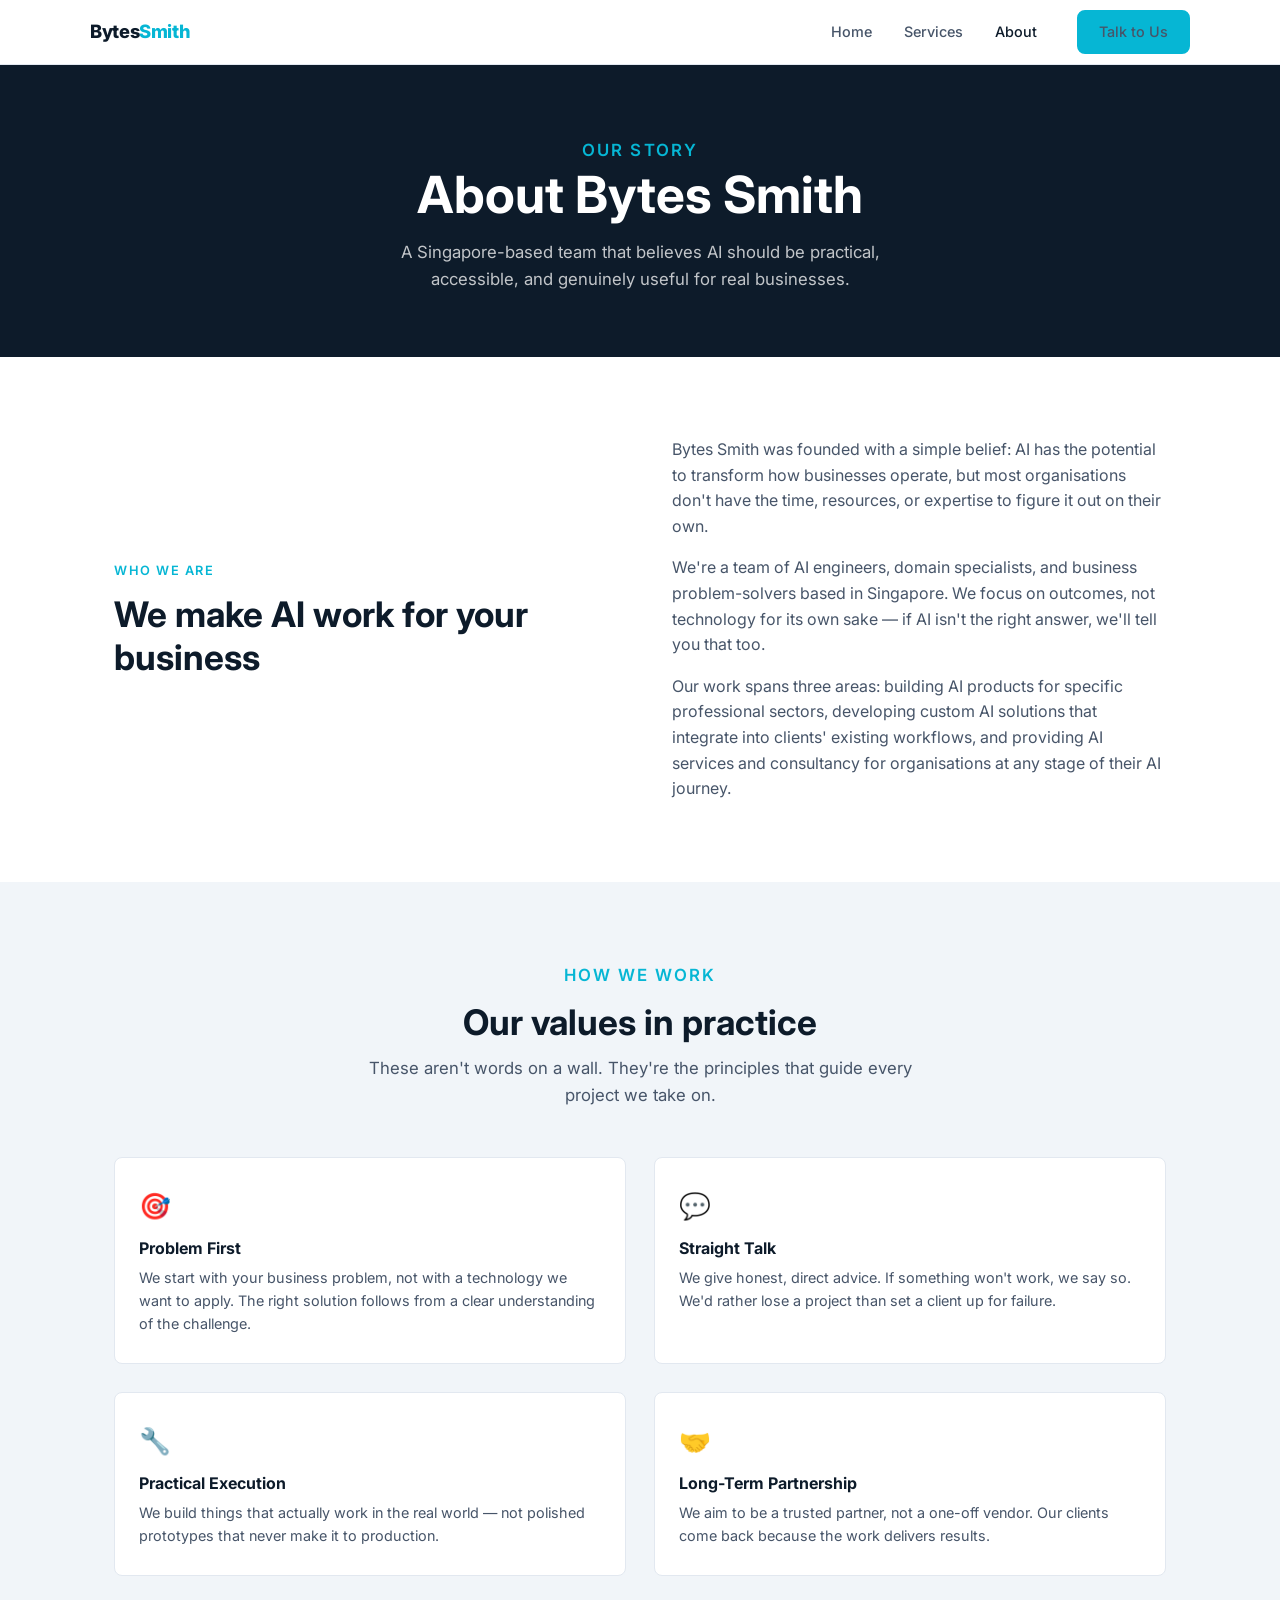
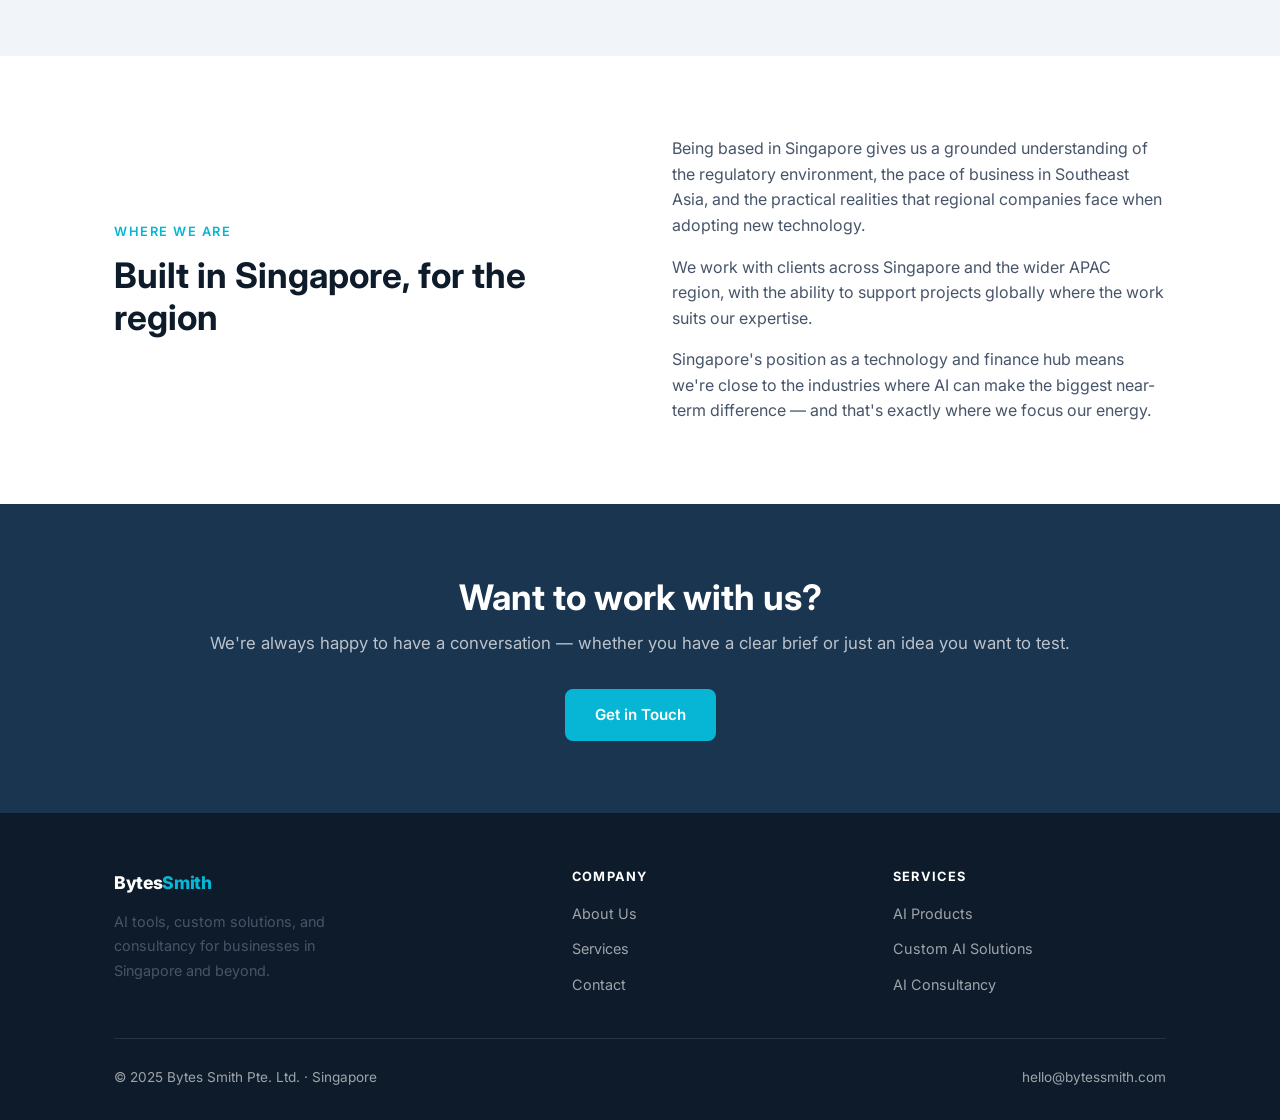
==== docs/about.html @ f25e1769 "draft" ====
<!DOCTYPE html>
<html lang="en">
<head>
  <meta charset="UTF-8" />
  <meta name="viewport" content="width=device-width, initial-scale=1.0" />
  <title>About — Bytes Smith</title>
  <meta name="description" content="About Bytes Smith — a Singapore-based AI company building tools, custom solutions, and offering AI consultancy." />
  <link rel="preconnect" href="https://fonts.googleapis.com" />
  <link rel="preconnect" href="https://fonts.gstatic.com" crossorigin />
  <link href="https://fonts.googleapis.com/css2?family=Inter:wght@400;500;600;700;800&display=swap" rel="stylesheet" />
  <link rel="stylesheet" href="css/style.css" />
</head>
<body>

  <!-- ========== NAV ========== -->
  <nav class="nav">
    <div class="nav-inner">
      <a href="index.html" class="nav-logo">Bytes<span>Smith</span></a>
      <ul class="nav-links">
        <li><a href="index.html">Home</a></li>
        <li><a href="services.html">Services</a></li>
        <li><a href="about.html">About</a></li>
        <li><a href="contact.html" class="btn btn-primary">Talk to Us</a></li>
      </ul>
      <button class="nav-toggle" aria-label="Toggle menu">
        <span></span><span></span><span></span>
      </button>
    </div>
  </nav>

  <!-- ========== PAGE HERO ========== -->
  <section class="page-hero">
    <div class="container">
      <p class="section-label" style="color: var(--teal);">Our Story</p>
      <h1>About Bytes Smith</h1>
      <p>A Singapore-based team that believes AI should be practical, accessible, and genuinely useful for real businesses.</p>
    </div>
  </section>

  <!-- ========== ABOUT INTRO ========== -->
  <section>
    <div class="container">
      <div class="about-intro">
        <div>
          <p class="section-label">Who We Are</p>
          <h2>We make AI work for your business</h2>
        </div>
        <div>
          <p style="margin-bottom: 16px;">Bytes Smith was founded with a simple belief: AI has the potential to transform how businesses operate, but most organisations don't have the time, resources, or expertise to figure it out on their own.</p>
          <p style="margin-bottom: 16px;">We're a team of AI engineers, domain specialists, and business problem-solvers based in Singapore. We focus on outcomes, not technology for its own sake — if AI isn't the right answer, we'll tell you that too.</p>
          <p>Our work spans three areas: building AI products for specific professional sectors, developing custom AI solutions that integrate into clients' existing workflows, and providing AI services and consultancy for organisations at any stage of their AI journey.</p>
        </div>
      </div>
    </div>
  </section>

  <!-- ========== VALUES ========== -->
  <section class="about-values">
    <div class="container">
      <div class="section-intro centered">
        <p class="section-label">How We Work</p>
        <h2>Our values in practice</h2>
        <p>These aren't words on a wall. They're the principles that guide every project we take on.</p>
      </div>
      <div class="values-grid">

        <div class="value-card">
          <div class="value-icon">🎯</div>
          <h3>Problem First</h3>
          <p>We start with your business problem, not with a technology we want to apply. The right solution follows from a clear understanding of the challenge.</p>
        </div>

        <div class="value-card">
          <div class="value-icon">💬</div>
          <h3>Straight Talk</h3>
          <p>We give honest, direct advice. If something won't work, we say so. We'd rather lose a project than set a client up for failure.</p>
        </div>

        <div class="value-card">
          <div class="value-icon">🔧</div>
          <h3>Practical Execution</h3>
          <p>We build things that actually work in the real world — not polished prototypes that never make it to production.</p>
        </div>

        <div class="value-card">
          <div class="value-icon">🤝</div>
          <h3>Long-Term Partnership</h3>
          <p>We aim to be a trusted partner, not a one-off vendor. Our clients come back because the work delivers results.</p>
        </div>

      </div>
    </div>
  </section>

  <!-- ========== SINGAPORE CONTEXT ========== -->
  <section>
    <div class="container">
      <div class="about-intro">
        <div>
          <p class="section-label">Where We Are</p>
          <h2>Built in Singapore, for the region</h2>
        </div>
        <div>
          <p style="margin-bottom: 16px;">Being based in Singapore gives us a grounded understanding of the regulatory environment, the pace of business in Southeast Asia, and the practical realities that regional companies face when adopting new technology.</p>
          <p style="margin-bottom: 16px;">We work with clients across Singapore and the wider APAC region, with the ability to support projects globally where the work suits our expertise.</p>
          <p>Singapore's position as a technology and finance hub means we're close to the industries where AI can make the biggest near-term difference — and that's exactly where we focus our energy.</p>
        </div>
      </div>
    </div>
  </section>

  <!-- ========== CTA STRIP ========== -->
  <section class="cta-strip">
    <div class="container">
      <h2>Want to work with us?</h2>
      <p>We're always happy to have a conversation — whether you have a clear brief or just an idea you want to test.</p>
      <a href="contact.html" class="btn btn-primary">Get in Touch</a>
    </div>
  </section>

  <!-- ========== FOOTER ========== -->
  <footer class="footer">
    <div class="container">
      <div class="footer-inner">
        <div class="footer-brand">
          <a href="index.html" class="nav-logo">Bytes<span>Smith</span></a>
          <p>AI tools, custom solutions, and consultancy for businesses in Singapore and beyond.</p>
        </div>
        <div class="footer-col">
          <h4>Company</h4>
          <ul>
            <li><a href="about.html">About Us</a></li>
            <li><a href="services.html">Services</a></li>
            <li><a href="contact.html">Contact</a></li>
          </ul>
        </div>
        <div class="footer-col">
          <h4>Services</h4>
          <ul>
            <li><a href="services.html#products">AI Products</a></li>
            <li><a href="services.html#custom">Custom AI Solutions</a></li>
            <li><a href="services.html#consultancy">AI Consultancy</a></li>
          </ul>
        </div>
      </div>
      <div class="footer-bottom">
        <span>© 2025 Bytes Smith Pte. Ltd. · Singapore</span>
        <a href="contact.html">hello@bytessmith.com</a>
      </div>
    </div>
  </footer>

  <script src="js/main.js"></script>
</body>
</html>
---- docs/css/style.css ----
/* =============================================
   Bytes Smith — Main Stylesheet
   ============================================= */

/* --- Variables --- */
:root {
  --navy:       #0D1B2A;
  --navy-mid:   #1A3550;
  --teal:       #06B6D4;
  --teal-dark:  #0891B2;
  --white:      #FFFFFF;
  --grey-light: #F1F5F9;
  --grey-mid:   #94A3B8;
  --text:       #1E293B;
  --text-light: #475569;
  --border:     #E2E8F0;
  --radius:     8px;
  --shadow:     0 2px 16px rgba(0,0,0,0.08);
  --transition: 0.2s ease;
}

/* --- Reset --- */
*, *::before, *::after { box-sizing: border-box; margin: 0; padding: 0; }

html { scroll-behavior: smooth; }

body {
  font-family: 'Inter', sans-serif;
  font-size: 16px;
  line-height: 1.6;
  color: var(--text);
  background: var(--white);
}

img { max-width: 100%; display: block; }
a  { color: inherit; text-decoration: none; }
ul { list-style: none; }

/* --- Typography --- */
h1, h2, h3, h4 { line-height: 1.2; font-weight: 700; color: var(--navy); }
h1 { font-size: clamp(2rem, 5vw, 3.2rem); }
h2 { font-size: clamp(1.6rem, 3.5vw, 2.2rem); }
h3 { font-size: 1.2rem; }
p  { color: var(--text-light); }

/* --- Layout --- */
.container {
  max-width: 1100px;
  margin: 0 auto;
  padding: 0 24px;
}

section { padding: 80px 0; }

.section-label {
  font-size: 0.8rem;
  font-weight: 600;
  letter-spacing: 0.12em;
  text-transform: uppercase;
  color: var(--teal);
  margin-bottom: 12px;
}

.section-intro {
  max-width: 560px;
  margin-bottom: 48px;
}

.section-intro h2 { margin-bottom: 12px; }
.section-intro p  { font-size: 1.05rem; }

.section-intro.centered {
  text-align: center;
  margin-left: auto;
  margin-right: auto;
}

/* --- Buttons --- */
.btn {
  display: inline-block;
  padding: 12px 28px;
  border-radius: var(--radius);
  font-size: 0.95rem;
  font-weight: 600;
  cursor: pointer;
  transition: background var(--transition), color var(--transition), border-color var(--transition);
  border: 2px solid transparent;
}

.btn-primary {
  background: var(--teal);
  color: var(--white);
  border-color: var(--teal);
}
.btn-primary:hover {
  background: var(--teal-dark);
  border-color: var(--teal-dark);
}

.btn-outline {
  background: transparent;
  color: var(--white);
  border-color: rgba(255,255,255,0.6);
}
.btn-outline:hover {
  background: rgba(255,255,255,0.1);
  border-color: var(--white);
}

.btn-outline-dark {
  background: transparent;
  color: var(--navy);
  border-color: var(--navy);
}
.btn-outline-dark:hover {
  background: var(--navy);
  color: var(--white);
}

/* =============================================
   NAVIGATION
   ============================================= */
.nav {
  position: sticky;
  top: 0;
  z-index: 100;
  background: var(--white);
  border-bottom: 1px solid var(--border);
  padding: 0 24px;
}

.nav-inner {
  max-width: 1100px;
  margin: 0 auto;
  height: 64px;
  display: flex;
  align-items: center;
  justify-content: space-between;
}

.nav-logo {
  font-size: 1.15rem;
  font-weight: 800;
  color: var(--navy);
  letter-spacing: -0.02em;
}
.nav-logo span { color: var(--teal); }

.nav-links {
  display: flex;
  align-items: center;
  gap: 32px;
}

.nav-links a {
  font-size: 0.9rem;
  font-weight: 500;
  color: var(--text-light);
  transition: color var(--transition);
}
.nav-links a:hover,
.nav-links a.active { color: var(--navy); }

.nav-links .btn { margin-left: 8px; padding: 8px 20px; }

/* Hamburger */
.nav-toggle {
  display: none;
  flex-direction: column;
  justify-content: space-between;
  width: 24px;
  height: 18px;
  cursor: pointer;
  background: none;
  border: none;
  padding: 0;
}
.nav-toggle span {
  display: block;
  height: 2px;
  background: var(--navy);
  border-radius: 2px;
  transition: transform var(--transition), opacity var(--transition);
}

/* Mobile nav open state */
.nav-toggle.open span:nth-child(1) { transform: translateY(8px) rotate(45deg); }
.nav-toggle.open span:nth-child(2) { opacity: 0; }
.nav-toggle.open span:nth-child(3) { transform: translateY(-8px) rotate(-45deg); }

/* =============================================
   HERO
   ============================================= */
.hero {
  background: var(--navy);
  color: var(--white);
  padding: 100px 0 90px;
  text-align: center;
}

.hero h1 {
  color: var(--white);
  max-width: 720px;
  margin: 0 auto 20px;
}

.hero h1 span { color: var(--teal); }

.hero p {
  font-size: 1.1rem;
  color: rgba(255,255,255,0.75);
  max-width: 520px;
  margin: 0 auto 36px;
}

.hero-actions {
  display: flex;
  gap: 16px;
  justify-content: center;
  flex-wrap: wrap;
}

/* =============================================
   SERVICES CARDS
   ============================================= */
.services-grid {
  display: grid;
  grid-template-columns: repeat(3, 1fr);
  gap: 28px;
}

.service-card {
  background: var(--white);
  border: 1px solid var(--border);
  border-radius: var(--radius);
  padding: 36px 28px;
  transition: box-shadow var(--transition), transform var(--transition);
}

.service-card:hover {
  box-shadow: var(--shadow);
  transform: translateY(-4px);
}

.service-icon {
  width: 48px;
  height: 48px;
  background: rgba(6, 182, 212, 0.1);
  border-radius: var(--radius);
  display: flex;
  align-items: center;
  justify-content: center;
  margin-bottom: 20px;
  font-size: 1.4rem;
}

.service-card h3 {
  margin-bottom: 10px;
  font-size: 1.1rem;
}

.service-card p {
  font-size: 0.95rem;
  line-height: 1.65;
}

.service-card .card-link {
  display: inline-block;
  margin-top: 20px;
  font-size: 0.9rem;
  font-weight: 600;
  color: var(--teal-dark);
}
.service-card .card-link:hover { text-decoration: underline; }

/* =============================================
   WHY US — TRUST STRIP
   ============================================= */
.why-us { background: var(--grey-light); }

.why-grid {
  display: grid;
  grid-template-columns: repeat(3, 1fr);
  gap: 40px;
}

.why-item { text-align: center; }

.why-icon {
  font-size: 2rem;
  margin-bottom: 16px;
}

.why-item h3 { margin-bottom: 8px; }
.why-item p  { font-size: 0.95rem; }

/* =============================================
   CTA STRIP
   ============================================= */
.cta-strip {
  background: var(--navy-mid);
  color: var(--white);
  text-align: center;
  padding: 72px 0;
}

.cta-strip h2 { color: var(--white); margin-bottom: 12px; }
.cta-strip p  { color: rgba(255,255,255,0.7); margin-bottom: 32px; font-size: 1.05rem; }

/* =============================================
   SERVICES PAGE — DETAIL
   ============================================= */
.page-hero {
  background: var(--navy);
  color: var(--white);
  padding: 72px 0 64px;
  text-align: center;
}

.page-hero h1 { color: var(--white); margin-bottom: 14px; }
.page-hero p  { color: rgba(255,255,255,0.75); font-size: 1.05rem; max-width: 520px; margin: 0 auto; }

.service-detail {
  display: grid;
  grid-template-columns: 1fr 2fr;
  gap: 48px;
  padding: 56px 0;
  border-bottom: 1px solid var(--border);
  align-items: start;
}

.service-detail:last-child { border-bottom: none; }

.service-detail-icon {
  width: 64px;
  height: 64px;
  background: rgba(6, 182, 212, 0.1);
  border-radius: var(--radius);
  display: flex;
  align-items: center;
  justify-content: center;
  font-size: 1.8rem;
}

.service-detail-left { display: flex; flex-direction: column; align-items: flex-start; gap: 16px; }
.service-detail-left h2 { font-size: 1.5rem; }

.service-includes {
  margin-top: 20px;
  display: flex;
  flex-direction: column;
  gap: 10px;
}

.service-includes li {
  display: flex;
  align-items: flex-start;
  gap: 10px;
  font-size: 0.95rem;
  color: var(--text-light);
}

.service-includes li::before {
  content: "✓";
  color: var(--teal);
  font-weight: 700;
  flex-shrink: 0;
  margin-top: 1px;
}

/* =============================================
   ABOUT PAGE
   ============================================= */
.about-intro {
  display: grid;
  grid-template-columns: 1fr 1fr;
  gap: 64px;
  align-items: center;
}

.about-values {
  background: var(--grey-light);
}

.values-grid {
  display: grid;
  grid-template-columns: repeat(2, 1fr);
  gap: 28px;
}

.value-card {
  background: var(--white);
  border-radius: var(--radius);
  padding: 28px 24px;
  border: 1px solid var(--border);
}

.value-card .value-icon { font-size: 1.6rem; margin-bottom: 12px; }
.value-card h3 { margin-bottom: 8px; font-size: 1rem; }
.value-card p  { font-size: 0.9rem; }

/* =============================================
   CONTACT PAGE
   ============================================= */
.contact-layout {
  display: grid;
  grid-template-columns: 1fr 2fr;
  gap: 64px;
  padding: 80px 0;
}

.contact-info h2 { margin-bottom: 16px; }
.contact-info p  { margin-bottom: 28px; }

.contact-detail {
  display: flex;
  flex-direction: column;
  gap: 20px;
}

.contact-detail-item { display: flex; flex-direction: column; gap: 4px; }
.contact-detail-item span:first-child { font-size: 0.8rem; font-weight: 600; text-transform: uppercase; letter-spacing: 0.08em; color: var(--teal-dark); }
.contact-detail-item span:last-child  { font-size: 0.95rem; color: var(--text); }

/* Form */
.contact-form { display: flex; flex-direction: column; gap: 20px; }

.form-row {
  display: grid;
  grid-template-columns: 1fr 1fr;
  gap: 20px;
}

.form-group { display: flex; flex-direction: column; gap: 6px; }

.form-group label {
  font-size: 0.85rem;
  font-weight: 600;
  color: var(--text);
}

.form-group input,
.form-group select,
.form-group textarea {
  font-family: 'Inter', sans-serif;
  font-size: 0.95rem;
  padding: 10px 14px;
  border: 1px solid var(--border);
  border-radius: var(--radius);
  color: var(--text);
  background: var(--white);
  transition: border-color var(--transition);
  outline: none;
  width: 100%;
}

.form-group input:focus,
.form-group select:focus,
.form-group textarea:focus {
  border-color: var(--teal);
}

.form-group textarea { resize: vertical; min-height: 130px; }

/* =============================================
   FOOTER
   ============================================= */
.footer {
  background: var(--navy);
  color: rgba(255,255,255,0.6);
  padding: 56px 0 32px;
}

.footer-inner {
  display: grid;
  grid-template-columns: 1.5fr 1fr 1fr;
  gap: 48px;
  padding-bottom: 40px;
  border-bottom: 1px solid rgba(255,255,255,0.1);
}

.footer-brand .nav-logo { font-size: 1.1rem; color: var(--white); }
.footer-brand p { font-size: 0.9rem; margin-top: 12px; max-width: 260px; line-height: 1.7; }

.footer-col h4 {
  font-size: 0.8rem;
  font-weight: 700;
  text-transform: uppercase;
  letter-spacing: 0.1em;
  color: var(--white);
  margin-bottom: 16px;
}

.footer-col ul { display: flex; flex-direction: column; gap: 10px; }
.footer-col ul li a { font-size: 0.9rem; transition: color var(--transition); }
.footer-col ul li a:hover { color: var(--teal); }

.footer-bottom {
  padding-top: 28px;
  display: flex;
  align-items: center;
  justify-content: space-between;
  font-size: 0.85rem;
}

.footer-bottom a { color: rgba(255,255,255,0.6); }
.footer-bottom a:hover { color: var(--teal); }

/* =============================================
   RESPONSIVE
   ============================================= */
@media (max-width: 900px) {
  .services-grid,
  .why-grid        { grid-template-columns: 1fr 1fr; }
  .service-detail  { grid-template-columns: 1fr; gap: 24px; }
  .about-intro     { grid-template-columns: 1fr; }
  .contact-layout  { grid-template-columns: 1fr; padding: 48px 0; }
  .footer-inner    { grid-template-columns: 1fr 1fr; }
}

@media (max-width: 640px) {
  section { padding: 56px 0; }
  .hero   { padding: 72px 0 64px; }

  .nav-links  { display: none; flex-direction: column; position: absolute; top: 64px; left: 0; right: 0; background: var(--white); border-bottom: 1px solid var(--border); padding: 20px 24px; gap: 16px; }
  .nav-links.open { display: flex; }
  .nav-toggle { display: flex; }
  .nav        { position: sticky; }

  .services-grid,
  .why-grid,
  .values-grid  { grid-template-columns: 1fr; }
  .form-row     { grid-template-columns: 1fr; }
  .footer-inner { grid-template-columns: 1fr; }
  .footer-bottom { flex-direction: column; gap: 8px; text-align: center; }
}
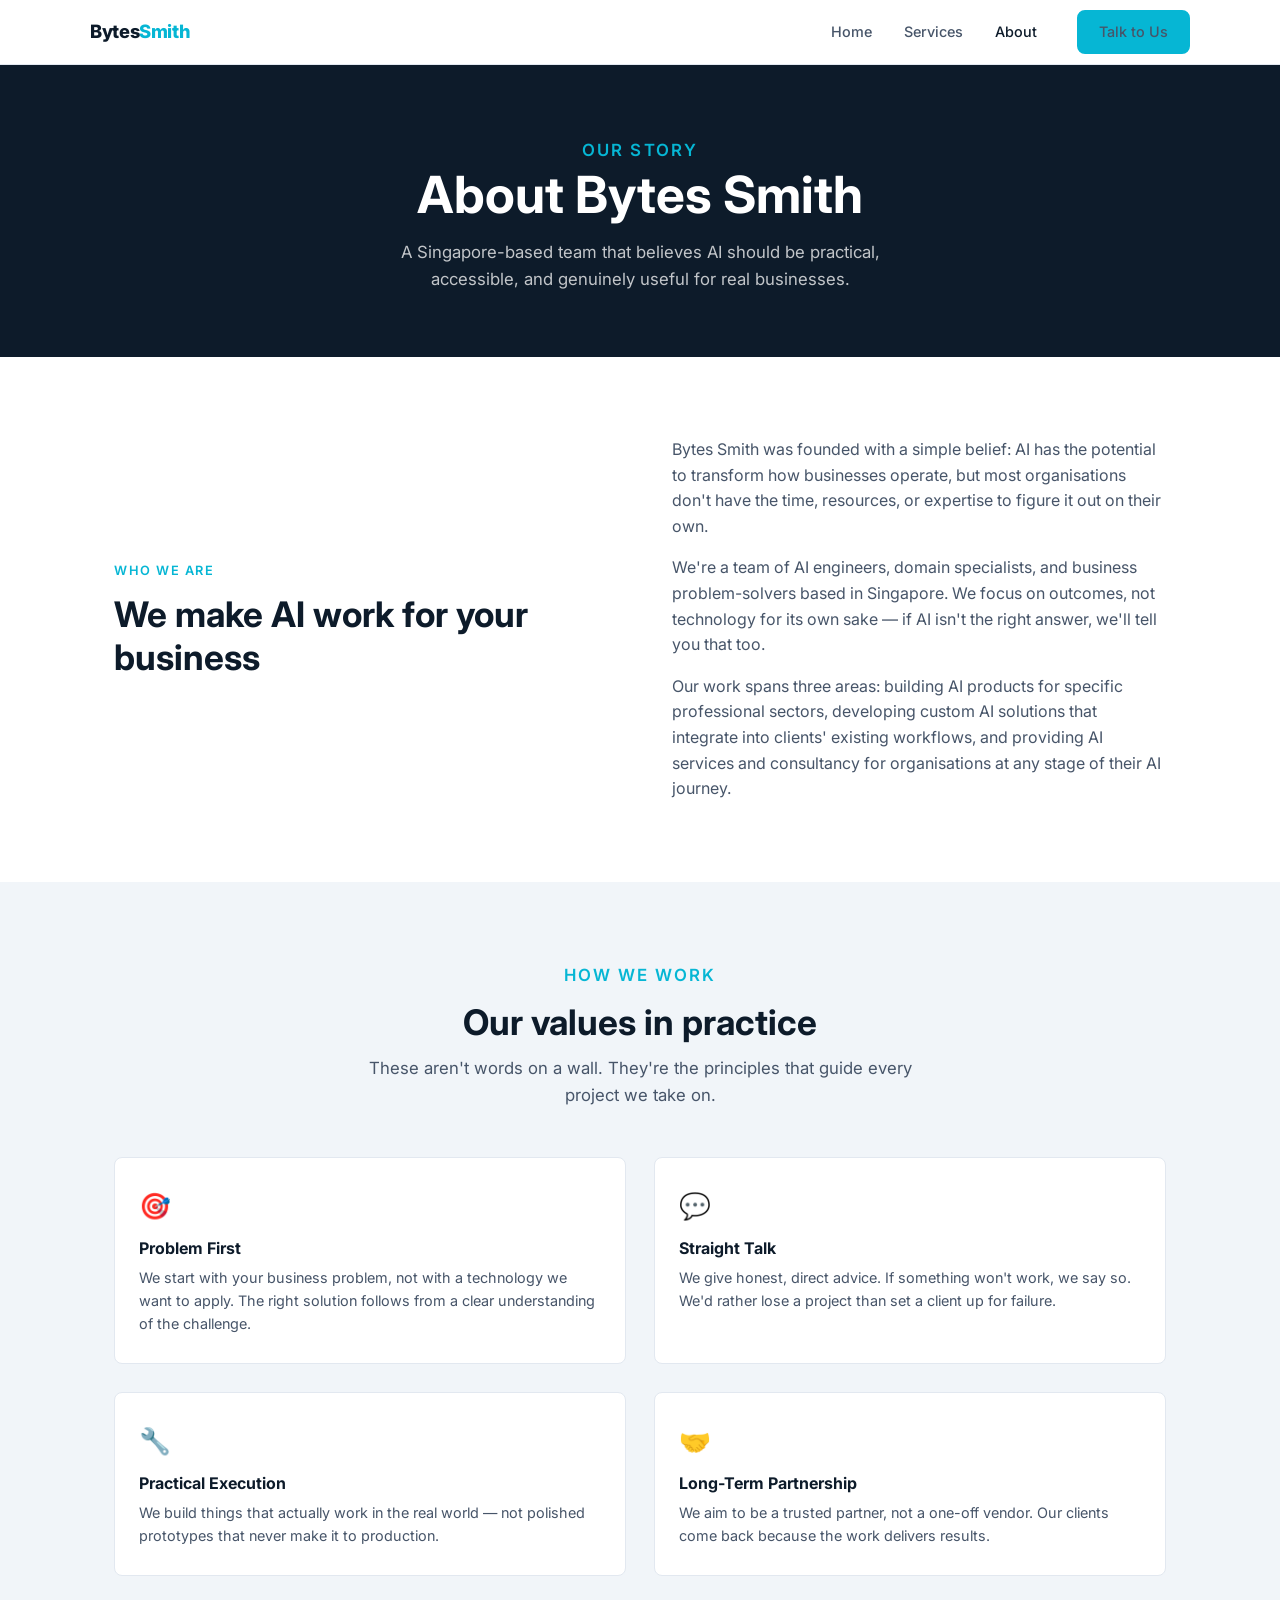
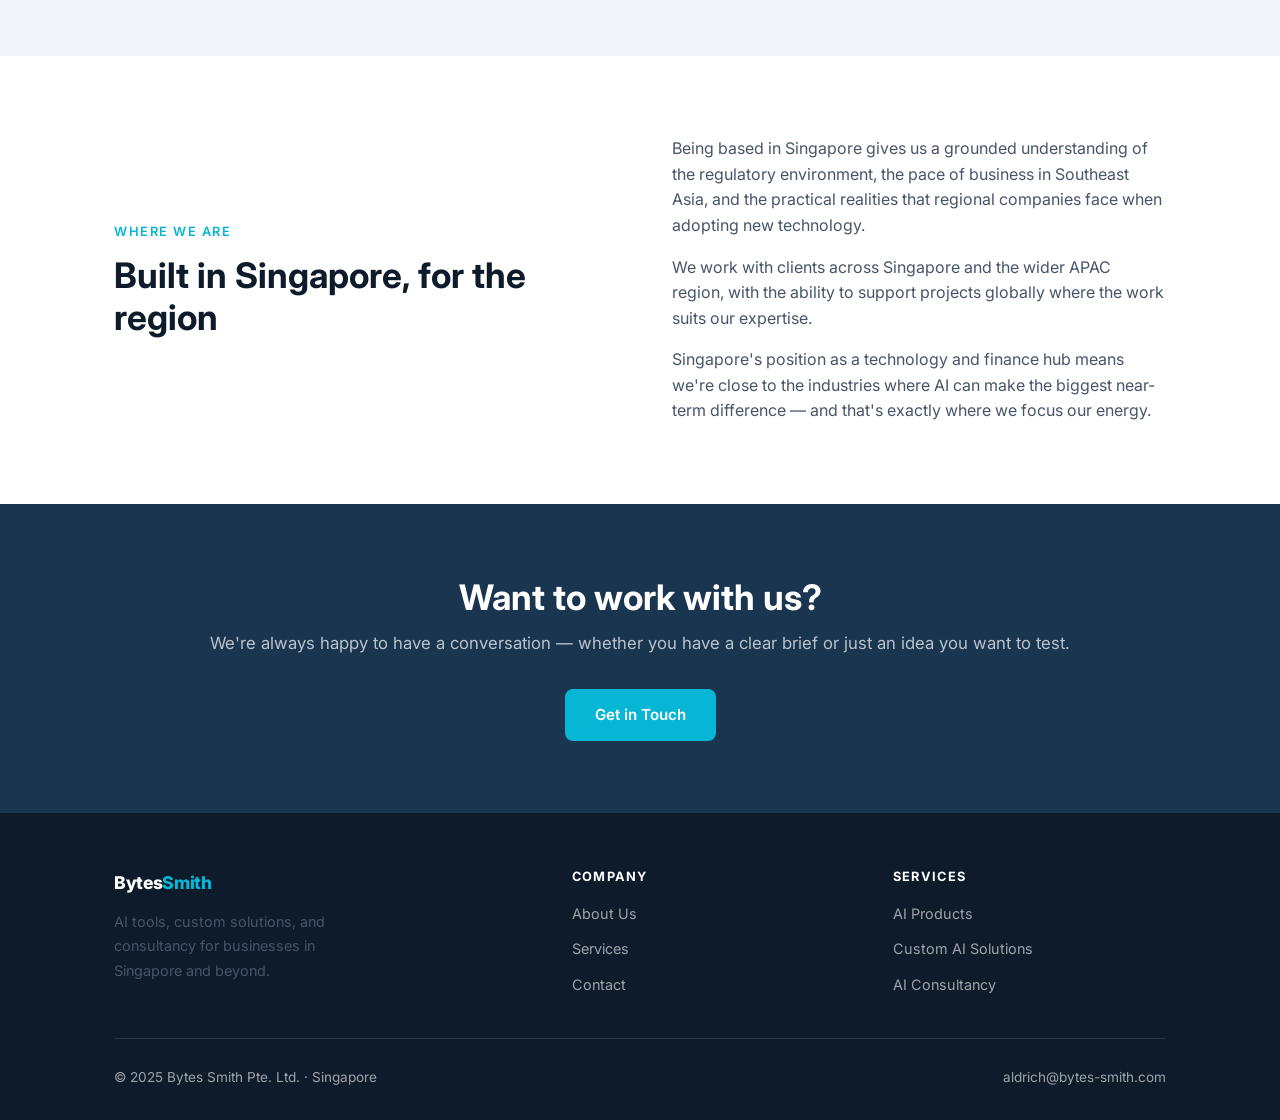
==== commit 451e0e86: "update email" ====
--- a/docs/about.html
+++ b/docs/about.html
@@ -145,7 +145,7 @@
       </div>
       <div class="footer-bottom">
         <span>© 2025 Bytes Smith Pte. Ltd. · Singapore</span>
-        <a href="contact.html">hello@bytessmith.com</a>
+        <a href="contact.html">aldrich@bytes-smith.com</a>
       </div>
     </div>
   </footer>
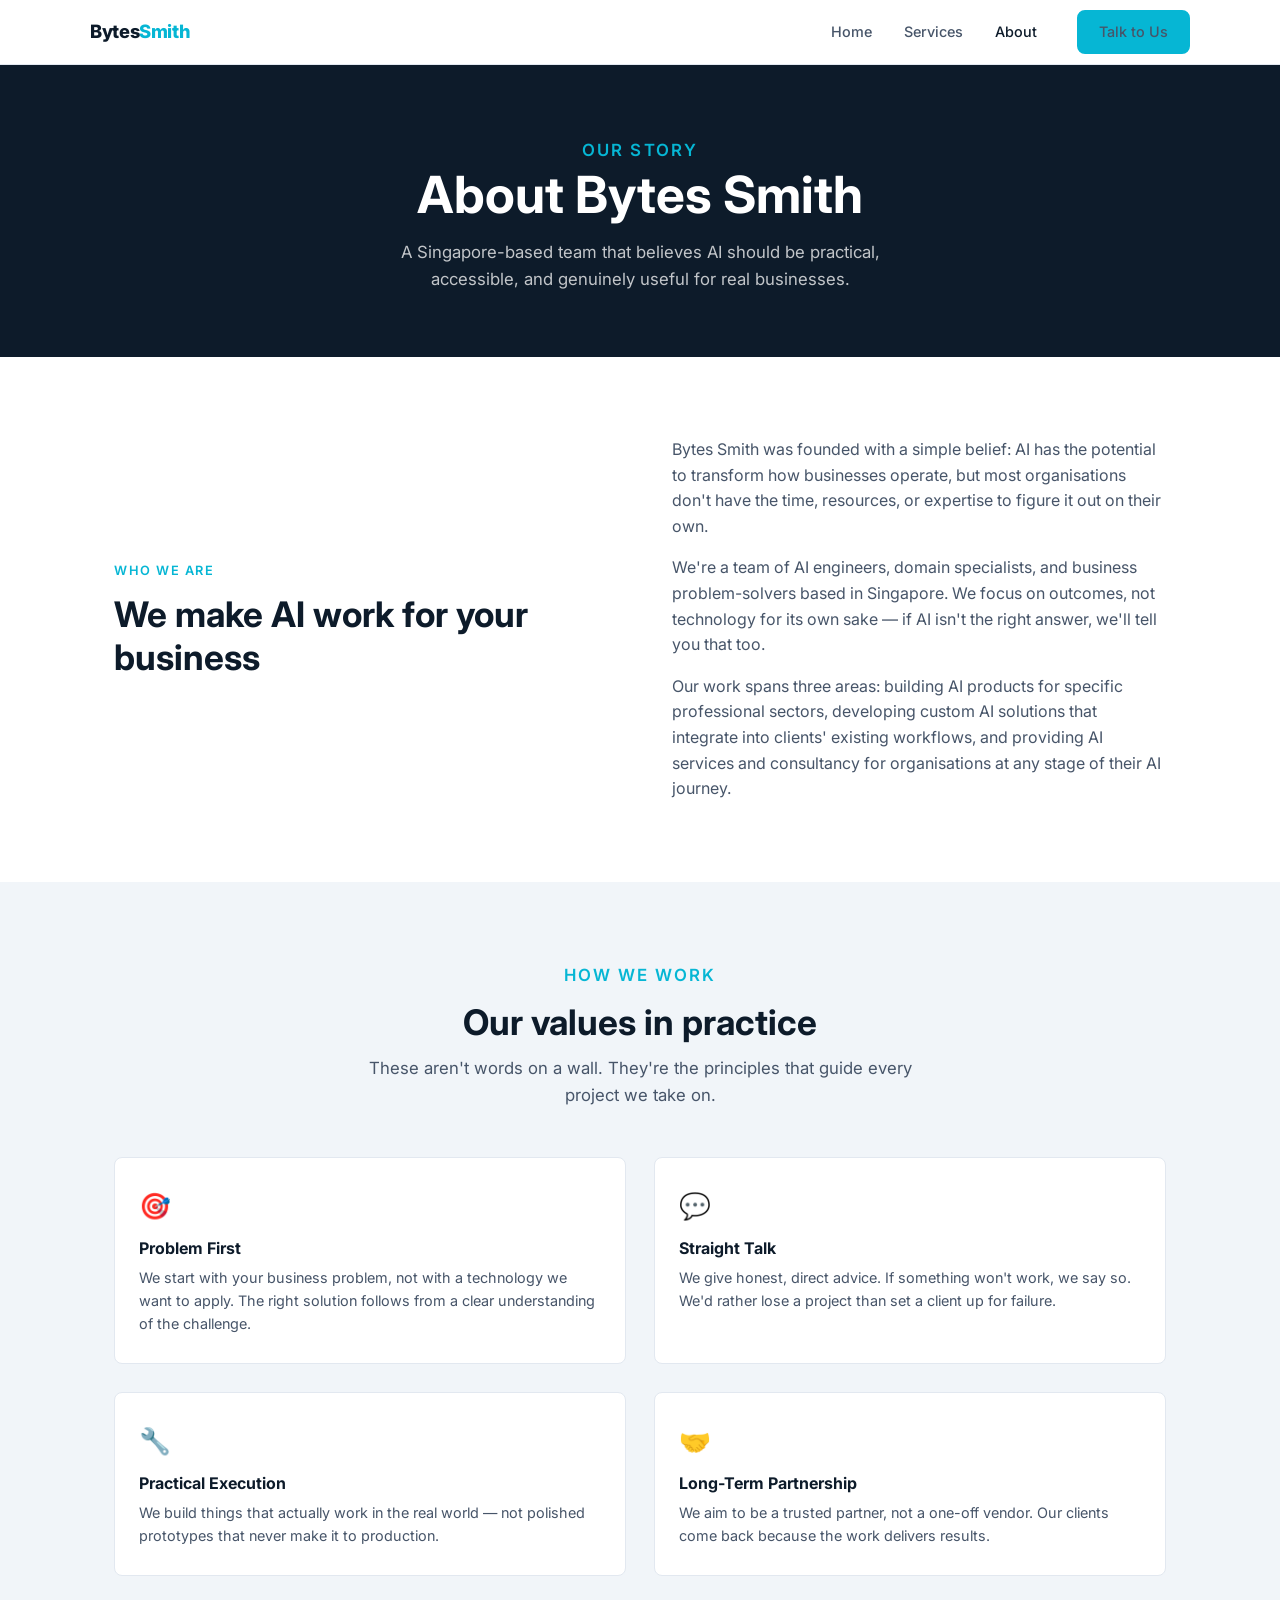
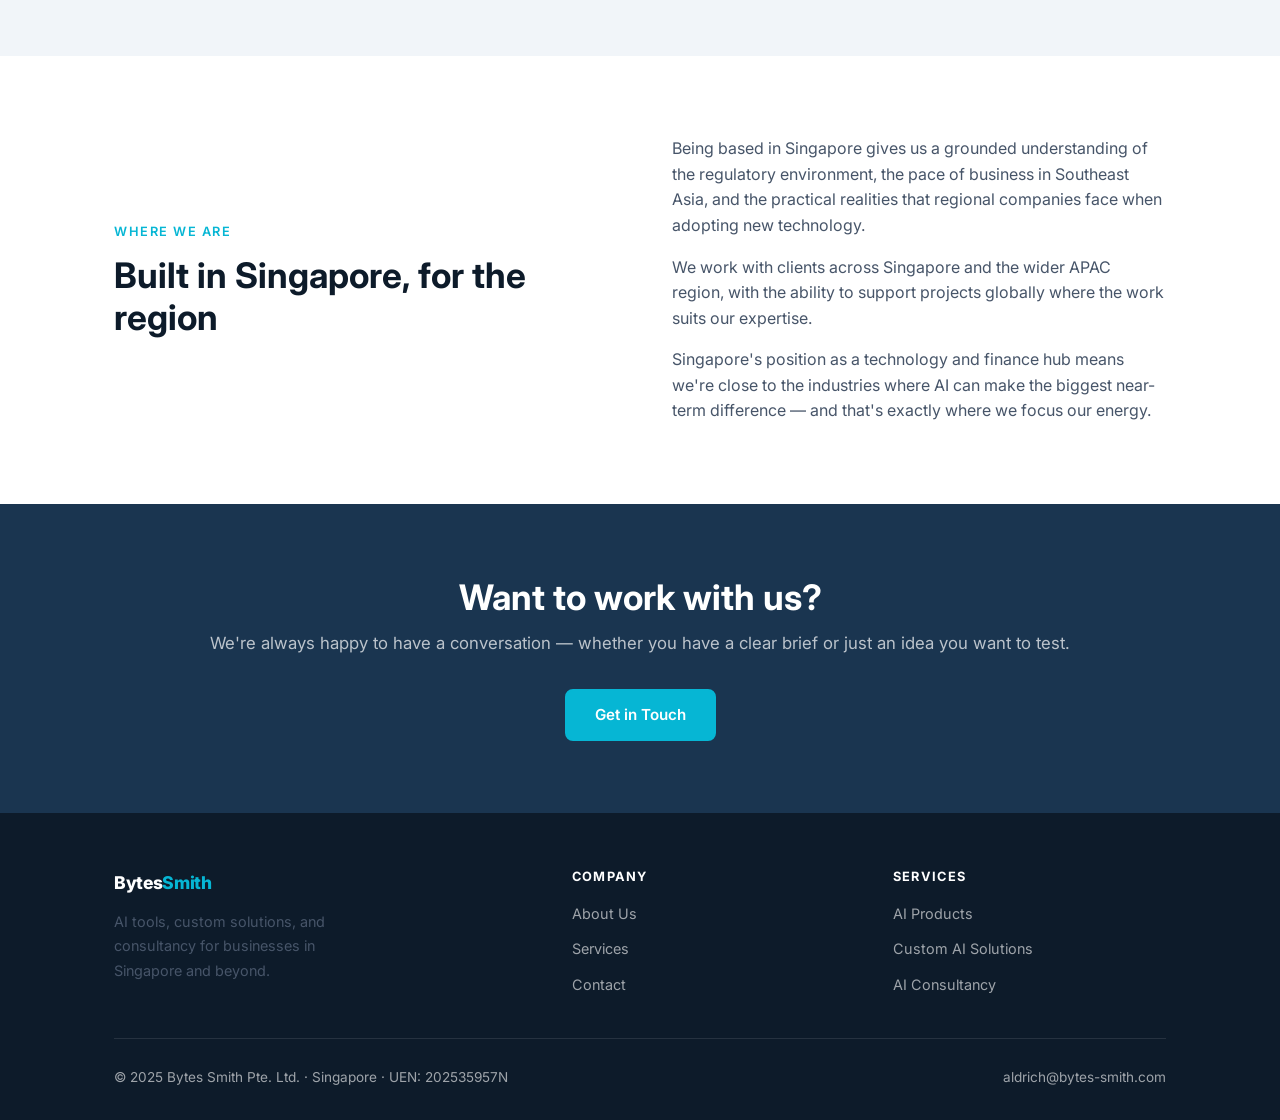
==== commit 67892a6f: "update contact and uen" ====
--- a/docs/about.html
+++ b/docs/about.html
@@ -144,7 +144,7 @@
         </div>
       </div>
       <div class="footer-bottom">
-        <span>© 2025 Bytes Smith Pte. Ltd. · Singapore</span>
+        <span>© 2025 Bytes Smith Pte. Ltd. · Singapore · UEN: 202535957N</span>
         <a href="contact.html">aldrich@bytes-smith.com</a>
       </div>
     </div>
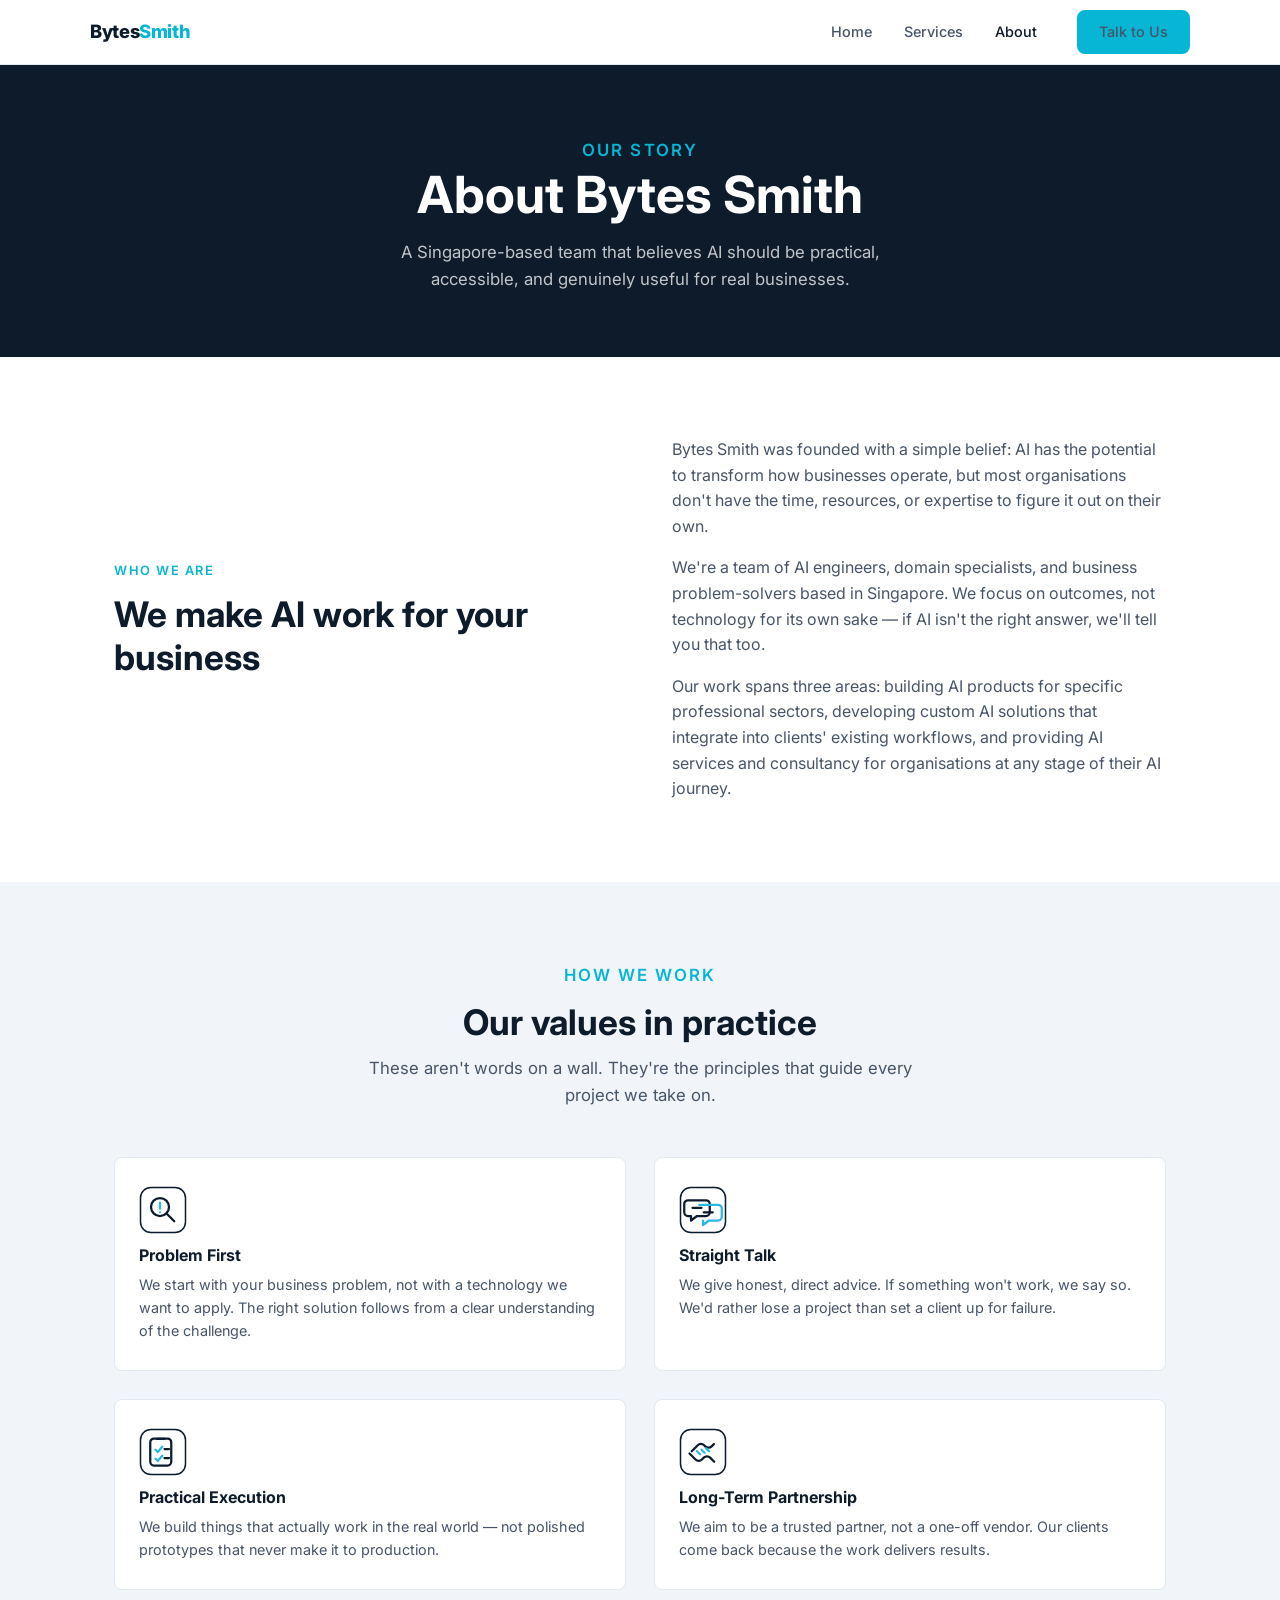
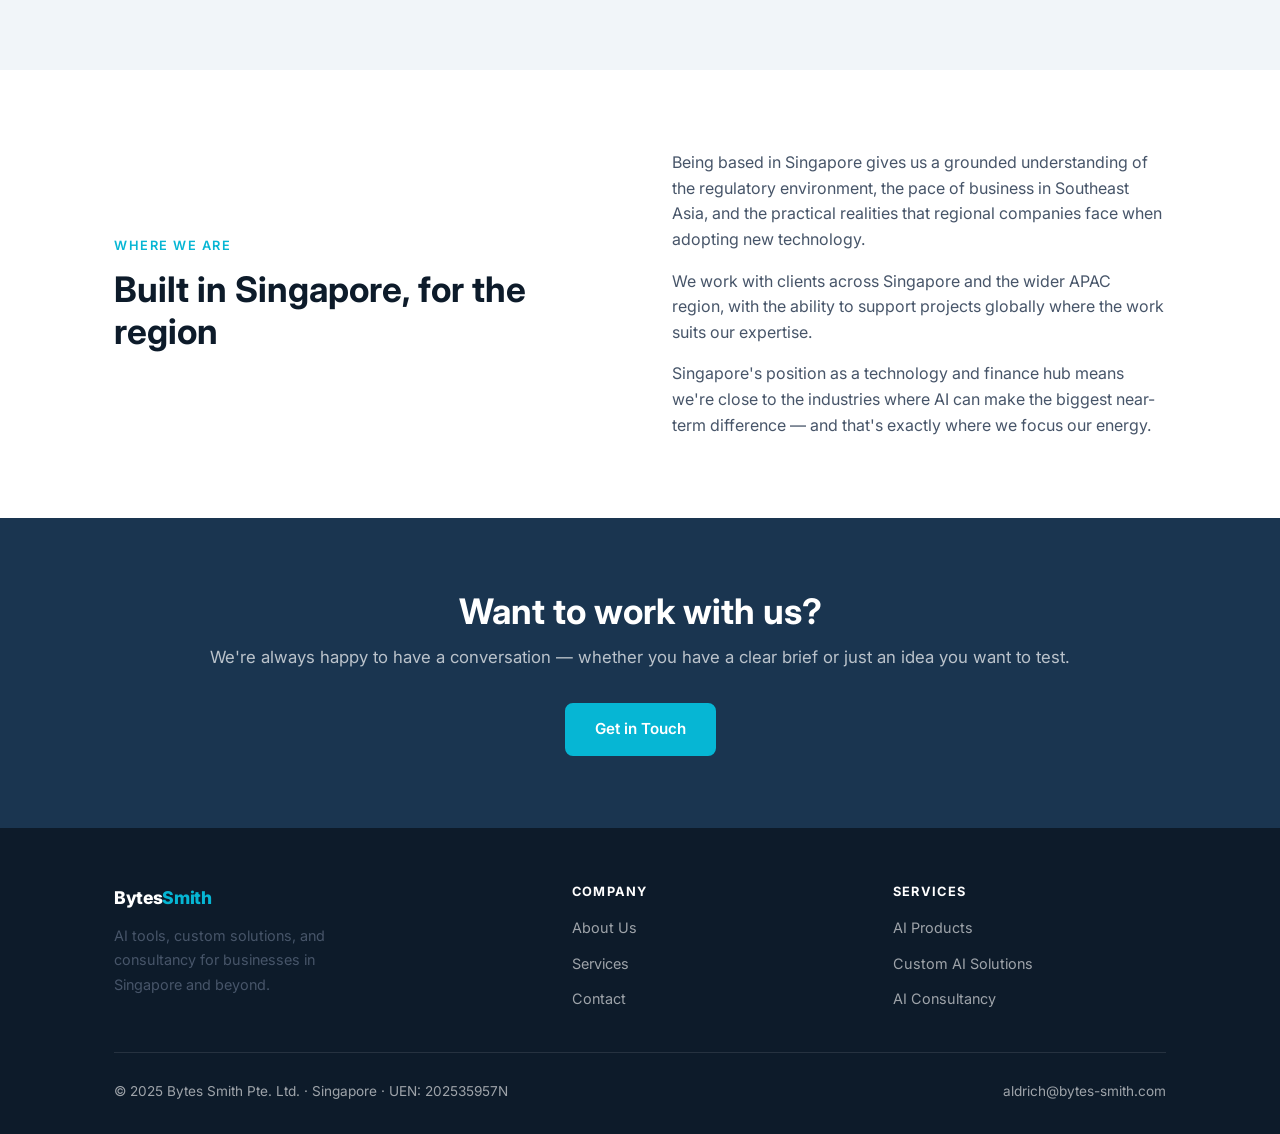
==== commit 20d6ed17: "update icons" ====
--- a/docs/about.html
+++ b/docs/about.html
@@ -65,25 +65,33 @@
       <div class="values-grid">
 
         <div class="value-card">
-          <div class="value-icon">🎯</div>
+          <div class="value-icon">
+            <img src="images/icons/problem_first.svg" alt="Problem First" width="48" height="48">
+          </div>
           <h3>Problem First</h3>
           <p>We start with your business problem, not with a technology we want to apply. The right solution follows from a clear understanding of the challenge.</p>
         </div>
 
         <div class="value-card">
-          <div class="value-icon">💬</div>
+          <div class="value-icon">
+            <img src="images/icons/straight_talk.svg" alt="Straight Talk" width="48" height="48">
+          </div>
           <h3>Straight Talk</h3>
           <p>We give honest, direct advice. If something won't work, we say so. We'd rather lose a project than set a client up for failure.</p>
         </div>
 
         <div class="value-card">
-          <div class="value-icon">🔧</div>
+          <div class="value-icon">
+            <img src="images/icons/practical_execution.svg" alt="Practical Execution" width="48" height="48">
+          </div>
           <h3>Practical Execution</h3>
           <p>We build things that actually work in the real world — not polished prototypes that never make it to production.</p>
         </div>
 
         <div class="value-card">
-          <div class="value-icon">🤝</div>
+          <div class="value-icon">
+            <img src="images/icons/long_term_partnership.svg" alt="Long-Term Partnership" width="48" height="48">
+          </div>
           <h3>Long-Term Partnership</h3>
           <p>We aim to be a trusted partner, not a one-off vendor. Our clients come back because the work delivers results.</p>
         </div>
